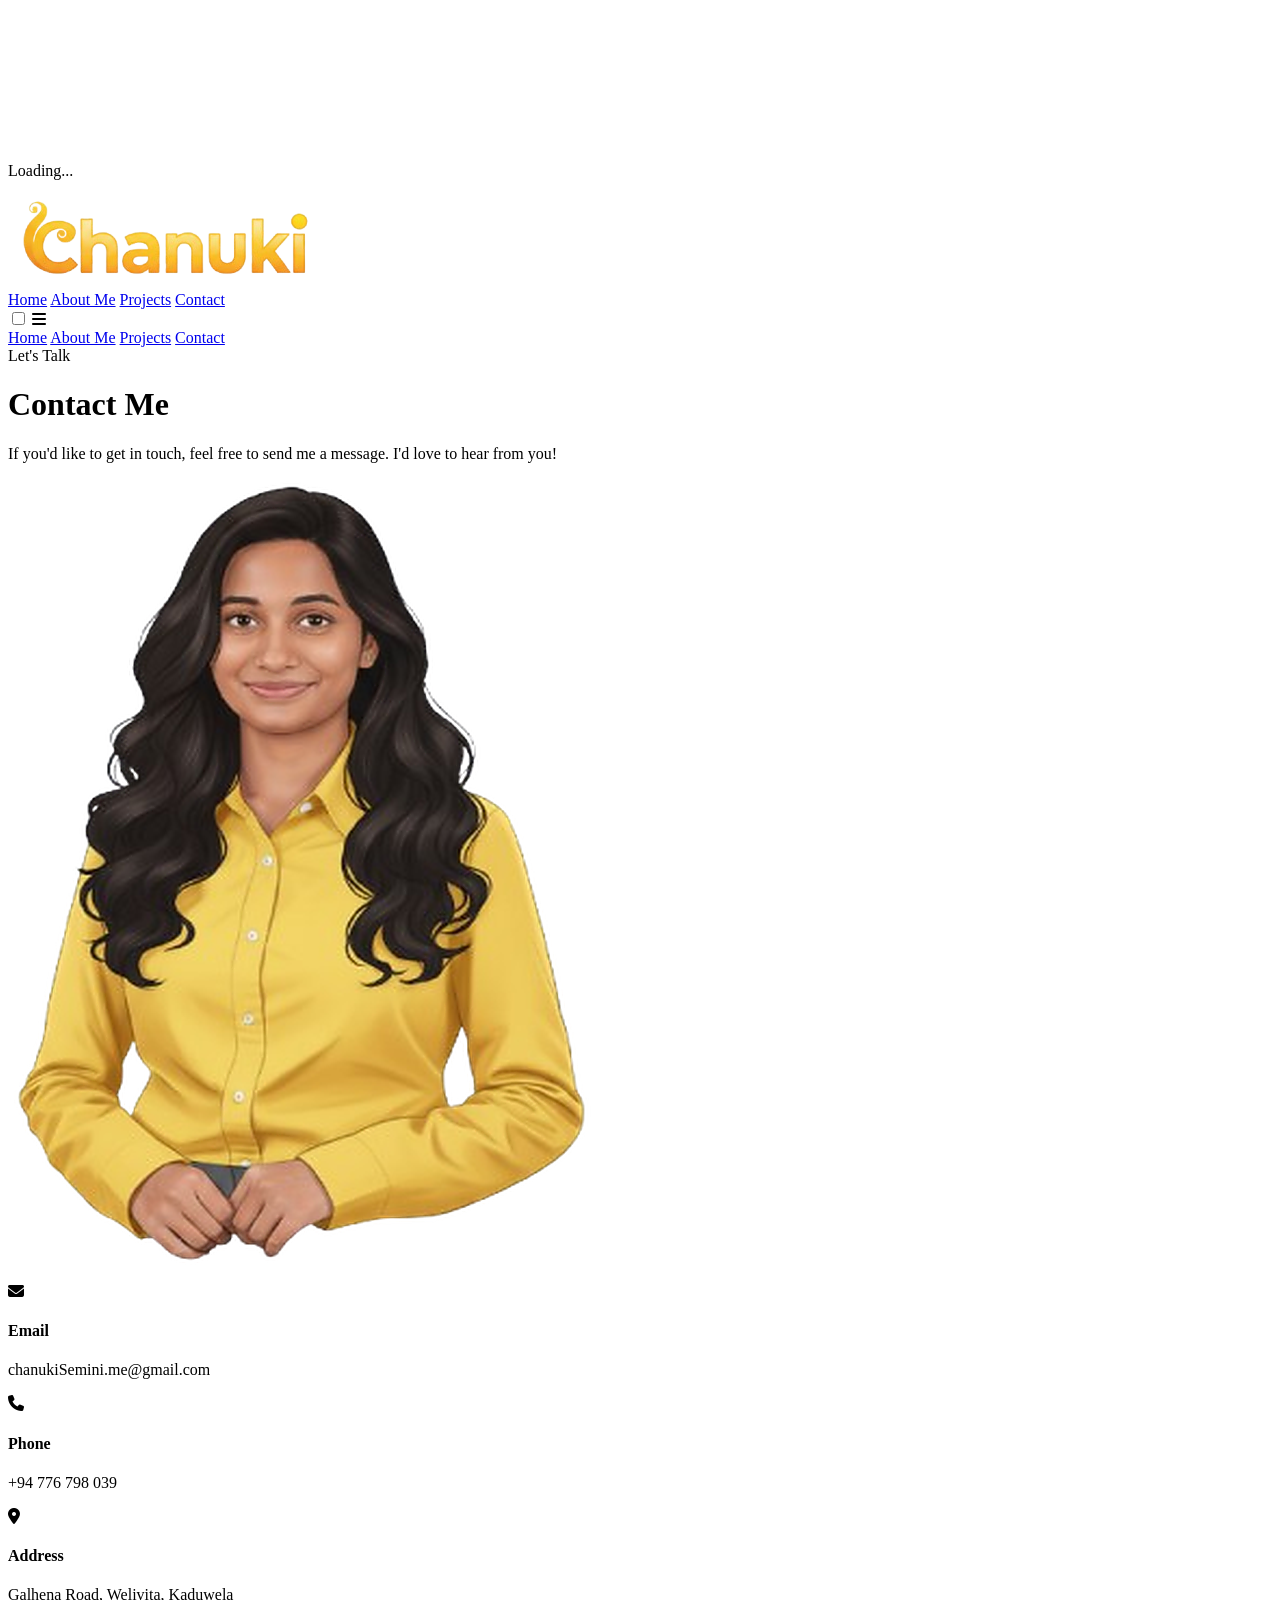
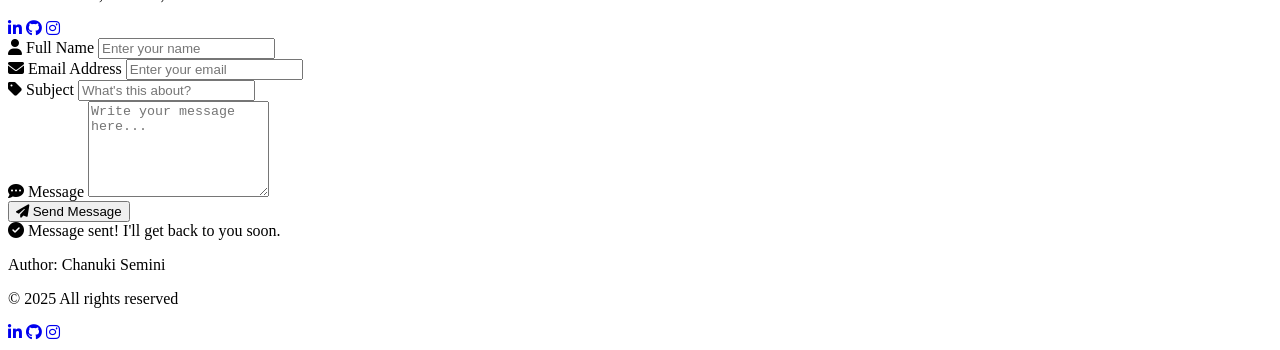
==== contact.html @ da854e03 "Add Contact html file" ====
<!DOCTYPE html>
<html lang="en">
<head>
  <meta charset="UTF-8">
  <meta name="viewport" content="width=device-width, initial-scale=1.0">
  <title>Contact — Chanuki Hettiarachchi</title>
  <link rel="stylesheet" href="https://cdnjs.cloudflare.com/ajax/libs/font-awesome/6.5.0/css/all.min.css">
  <link rel="stylesheet" href="https://fonts.googleapis.com/css2?family=DM+Sans:ital,opsz,wght@0,9..40,300;0,9..40,400;0,9..40,500;0,9..40,600;0,9..40,700;1,9..40,400&family=Playfair+Display:ital,wght@0,600;0,700;0,800;1,700&display=swap">
  <link rel="stylesheet" href="styles.css">
</head>
<body>

<canvas id="particles-canvas"></canvas>
<div class="loader" id="loader"><div class="loader-ring"></div><span class="loader-text">Loading...</span></div>
<div class="cursor-glow" id="cursorGlow"></div>

<header id="header">
  <a href="main.html"><img src="photos/logo.png" class="logo" alt="logo"></a>
  <nav>
    <div class="links">
      <a href="main.html"     class="nav-link">Home</a>
      <a href="AboutMe.html"  class="nav-link">About Me</a>
      <a href="projects.html" class="nav-link">Projects</a>
      <a href="contact.html"  class="nav-link active">Contact</a>
    </div>
    <input type="checkbox" id="menu-toggle">
    <label for="menu-toggle" class="menu-icon"><i class="fas fa-bars"></i></label>
    <div class="dropdown">
      <a href="main.html">Home</a>
      <a href="AboutMe.html">About Me</a>
      <a href="projects.html">Projects</a>
      <a href="contact.html">Contact</a>
    </div>
  </nav>
</header>

<div class="Contact-page">

  <div class="contact-hero rv-up">
    <div class="eyebrow">Let's Talk</div>
    <h1 class="section-heading">Contact <span class="gradient-text">Me</span></h1>
    <p>If you'd like to get in touch, feel free to send me a message. I'd love to hear from you!</p>
  </div>

  <div class="contact-grid">

    <!-- sidebar -->
    <aside class="contact-sidebar rv-left">
      <div class="contact-photo">
        <img src="photos/my-photo.png" alt="Chanuki Hettiarachchi">
      </div>
      <div class="cinfo-row">
        <div class="cinfo-icon"><i class="fas fa-envelope"></i></div>
        <div class="cinfo-text"><h4>Email</h4><p>chanukiSemini.me@gmail.com</p></div>
      </div>
      <div class="cinfo-row">
        <div class="cinfo-icon"><i class="fas fa-phone"></i></div>
        <div class="cinfo-text"><h4>Phone</h4><p>+94 776 798 039</p></div>
      </div>
      <div class="cinfo-row">
        <div class="cinfo-icon"><i class="fas fa-map-marker-alt"></i></div>
        <div class="cinfo-text"><h4>Address</h4><p>Galhena Road, Welivita, Kaduwela</p></div>
      </div>
      <div class="contact-socials">
        <a href="#" class="social-btn"><i class="fab fa-linkedin-in"></i></a>
        <a href="#" class="social-btn"><i class="fab fa-github"></i></a>
        <a href="#" class="social-btn"><i class="fab fa-instagram"></i></a>
      </div>
    </aside>

    <!-- form -->
    <div class="contact-form-wrap rv-right">
      <form class="cform" id="contactForm">
        <div class="field">
          <label for="name"><i class="fas fa-user"></i> Full Name</label>
          <input type="text" id="name" name="name" placeholder="Enter your name" required>
        </div>
        <div class="field">
          <label for="email"><i class="fas fa-envelope"></i> Email Address</label>
          <input type="email" id="email" name="email" placeholder="Enter your email" required>
        </div>
        <div class="field">
          <label for="subject"><i class="fas fa-tag"></i> Subject</label>
          <input type="text" id="subject" name="subject" placeholder="What's this about?" required>
        </div>
        <div class="field">
          <label for="message"><i class="fas fa-comment-dots"></i> Message</label>
          <textarea id="message" name="message" rows="6" placeholder="Write your message here..." required></textarea>
        </div>
        <button type="submit" class="btn btn-gold send-btn"><i class="fas fa-paper-plane"></i> Send Message</button>
        <div class="form-success" id="formSuccess">
          <i class="fas fa-check-circle"></i> Message sent! I'll get back to you soon.
        </div>
      </form>
    </div>

  </div>
</div>

<footer>
  <div class="footer-inner">
    <p>Author: <span>Chanuki Semini</span></p>
    <p>&copy; 2025 All rights reserved</p>
    <div class="footer-socials">
      <a href="www.linkedin.com/in/chanuki-semini" class="social-btn"><i class="fab fa-linkedin-in"></i></a>
      <a href="https://github.com/ChanukiSemini" class="social-btn"><i class="fab fa-github"></i></a>
      <a href="https://www.instagram.com/_.chanu_04._?igsh=ZmQ0YnA2ODhsZDVt&utm_source=qr" class="social-btn"><i class="fab fa-instagram"></i></a>
    </div>
  </div>
</footer>

<script src="script.js"></script>
<script>
document.getElementById('contactForm').addEventListener('submit',function(e){
  e.preventDefault();
  const s=document.getElementById('formSuccess');
  s.style.display='flex'; this.reset();
  setTimeout(()=>s.style.display='none',5000);
});
</script>
</body>
</html>
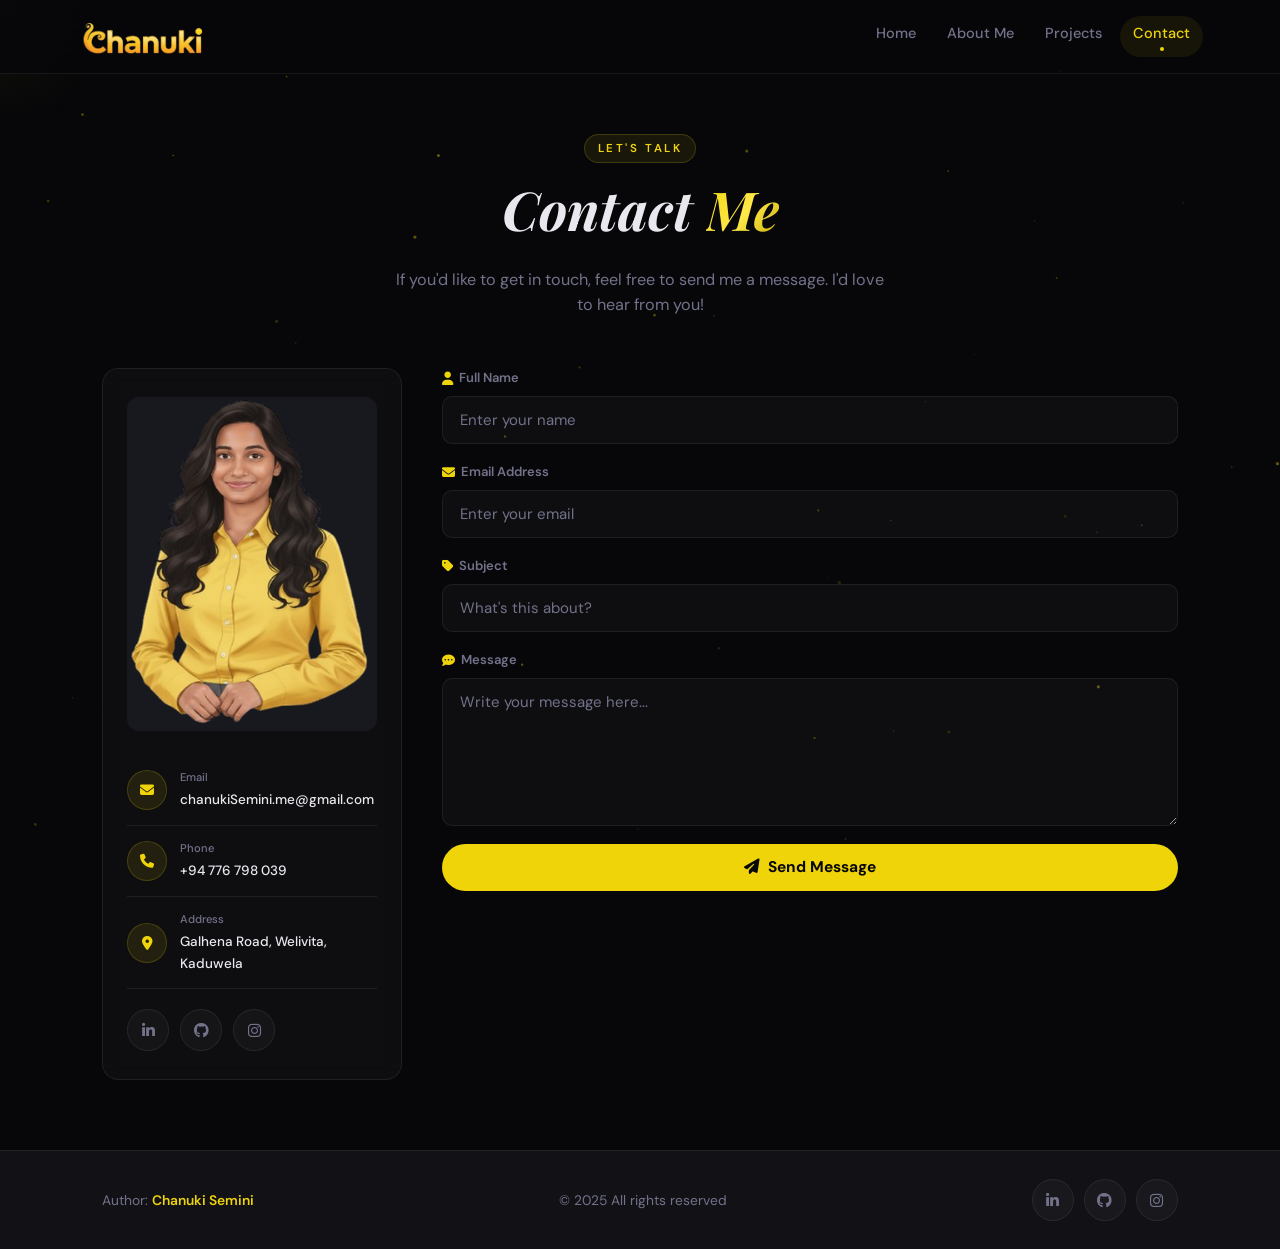
==== commit d90f9f52: "Change main to index.html" ====
--- a/contact.html
+++ b/contact.html
@@ -15,10 +15,10 @@
 <div class="cursor-glow" id="cursorGlow"></div>
 
 <header id="header">
-  <a href="main.html"><img src="photos/logo.png" class="logo" alt="logo"></a>
+  <a href="index.html"><img src="photos/logo.png" class="logo" alt="logo"></a>
   <nav>
     <div class="links">
-      <a href="main.html"     class="nav-link">Home</a>
+      <a href="index.html"     class="nav-link">Home</a>
       <a href="AboutMe.html"  class="nav-link">About Me</a>
       <a href="projects.html" class="nav-link">Projects</a>
       <a href="contact.html"  class="nav-link active">Contact</a>
@@ -26,7 +26,7 @@
     <input type="checkbox" id="menu-toggle">
     <label for="menu-toggle" class="menu-icon"><i class="fas fa-bars"></i></label>
     <div class="dropdown">
-      <a href="main.html">Home</a>
+      <a href="index.html">Home</a>
       <a href="AboutMe.html">About Me</a>
       <a href="projects.html">Projects</a>
       <a href="contact.html">Contact</a>
@@ -62,9 +62,9 @@
         <div class="cinfo-text"><h4>Address</h4><p>Galhena Road, Welivita, Kaduwela</p></div>
       </div>
       <div class="contact-socials">
-        <a href="#" class="social-btn"><i class="fab fa-linkedin-in"></i></a>
-        <a href="#" class="social-btn"><i class="fab fa-github"></i></a>
-        <a href="#" class="social-btn"><i class="fab fa-instagram"></i></a>
+        <a href="www.linkedin.com/in/chanuki-semini" class="social-btn"><i class="fab fa-linkedin-in"></i></a>
+        <a href="https://github.com/ChanukiSemini" class="social-btn"><i class="fab fa-github"></i></a>
+        <a href="https://www.instagram.com/_.chanu_04._?igsh=ZmQ0YnA2ODhsZDVt&utm_source=qr" class="social-btn"><i class="fab fa-instagram"></i></a>
       </div>
     </aside>
 
--- a/styles.css
+++ b/styles.css
@@ -0,0 +1,765 @@
+/* ================================================================
+   CHANUKI PORTFOLIO — styles.css v3
+   Fonts : Playfair Display (headings) + DM Sans (body)
+   Theme : Dark space, gold accent, glass cards
+   Fixed : all image sizing, overlaps, layout bugs
+   ================================================================ */
+
+@import url('https://fonts.googleapis.com/css2?family=DM+Sans:ital,opsz,wght@0,9..40,300;0,9..40,400;0,9..40,500;0,9..40,600;0,9..40,700;1,9..40,400&family=Playfair+Display:ital,wght@0,600;0,700;0,800;1,700&display=swap');
+
+/* ── tokens ── */
+:root {
+  --gold:        #EFD40A;
+  --gold-lt:     #FFE84A;
+  --gold-dk:     #C5A800;
+  --bg:          #07070a;
+  --surface:     #111116;
+  --surface2:    #18181f;
+  --border:      rgba(255,255,255,0.07);
+  --glass:       rgba(255,255,255,0.03);
+  --text:        #e8e8ee;
+  --muted:       #72728a;
+  --r:           16px;
+  --r-sm:        10px;
+  --ease:        0.35s cubic-bezier(.4,0,.2,1);
+  --glow:        0 0 40px rgba(239,212,10,.2);
+  --hh:          74px;               /* header height */
+}
+
+/* ── reset ── */
+*, *::before, *::after { margin:0; padding:0; box-sizing:border-box; }
+a { text-decoration:none; }
+ul { list-style:none; }
+img { display:block; max-width:100%; }
+html { font-size:62.5%; scroll-behavior:smooth; }
+body {
+  font-family:'DM Sans', sans-serif;
+  background:var(--bg);
+  color:var(--text);
+  overflow-x:hidden;
+  line-height:1.6;
+}
+
+/* ── particle canvas ── */
+#particles-canvas {
+  position:fixed; inset:0;
+  pointer-events:none; z-index:0;
+}
+
+/* ── loader ── */
+.loader {
+  position:fixed; inset:0;
+  background:var(--bg);
+  display:flex; flex-direction:column;
+  align-items:center; justify-content:center;
+  z-index:9000;
+  transition:opacity .5s, visibility .5s;
+}
+.loader.hidden { opacity:0; visibility:hidden; pointer-events:none; }
+.loader-ring {
+  width:52px; height:52px;
+  border:3px solid var(--surface2);
+  border-top-color:var(--gold);
+  border-radius:50%;
+  animation:spin .85s linear infinite;
+}
+.loader-text { margin-top:1.4rem; font-size:1.3rem; color:var(--muted); letter-spacing:.18em; }
+@keyframes spin { to { transform:rotate(360deg); } }
+
+/* ── cursor glow ── */
+.cursor-glow {
+  width:260px; height:260px;
+  background:radial-gradient(circle, rgba(239,212,10,.06) 0%, transparent 70%);
+  border-radius:50%;
+  position:fixed; pointer-events:none;
+  transform:translate(-50%,-50%);
+  z-index:1;
+}
+
+/* ================================================================
+   HEADER
+   ================================================================ */
+header {
+  position:fixed; top:0; left:0; right:0;
+  height:var(--hh);
+  padding:0 6%;
+  display:flex; align-items:center; justify-content:space-between;
+  background:rgba(7,7,10,.82);
+  backdrop-filter:blur(20px);
+  -webkit-backdrop-filter:blur(20px);
+  border-bottom:1px solid var(--border);
+  z-index:800;
+  transition:background var(--ease);
+}
+header.scrolled { background:rgba(7,7,10,.97); box-shadow:0 4px 28px rgba(0,0,0,.5); }
+
+.logo { width:130px; height:auto; transition:transform var(--ease); }
+.logo:hover { transform:scale(1.04); }
+
+.links { display:flex; gap:.5rem; }
+.nav-link {
+  font-size:1.45rem; font-weight:500;
+  color:var(--muted);
+  padding:.55rem 1.3rem; border-radius:50px;
+  transition:color var(--ease), background var(--ease);
+}
+.nav-link:hover, .nav-link.active { color:var(--gold); background:rgba(239,212,10,.07); }
+.nav-link.active::after {
+  content:''; display:block;
+  width:4px; height:4px;
+  background:var(--gold); border-radius:50%;
+  margin:.2rem auto 0;
+}
+
+/* mobile menu */
+#menu-toggle { display:none; }
+.menu-icon { display:none; font-size:2.2rem; color:var(--text); cursor:pointer; padding:.7rem; }
+.dropdown {
+  position:fixed; top:var(--hh); left:0; right:0;
+  background:rgba(7,7,10,.97);
+  backdrop-filter:blur(20px);
+  border-bottom:1px solid var(--border);
+  transform:translateY(-110%); opacity:0;
+  transition:transform .38s var(--ease), opacity .38s;
+  z-index:799; pointer-events:none;
+}
+.dropdown a {
+  display:block; padding:1.7rem 6%;
+  font-size:1.7rem; font-weight:500; color:var(--text);
+  border-bottom:1px solid var(--border);
+  transition:color var(--ease), padding-left var(--ease);
+}
+.dropdown a:hover { color:var(--gold); padding-left:8%; }
+#menu-toggle:checked ~ .dropdown { transform:translateY(0); opacity:1; pointer-events:auto; }
+
+/* ================================================================
+   SHARED HELPERS
+   ================================================================ */
+section, .home, .aboutme-page, .project-page, .Contact-page { position:relative; z-index:2; }
+
+.section-heading {
+  font-family:'Playfair Display', serif;
+  font-size:clamp(3.2rem, 4.2vw, 5.4rem);
+  font-weight:700; font-style:italic;
+  line-height:1.1; margin-bottom:2.8rem;
+}
+.gradient-text {
+  background:linear-gradient(130deg, var(--gold) 0%, var(--gold-lt) 55%, var(--gold-dk) 100%);
+  -webkit-background-clip:text; background-clip:text;
+  -webkit-text-fill-color:transparent;
+}
+.eyebrow {
+  display:inline-block;
+  font-size:1.15rem; font-weight:600;
+  letter-spacing:.22em; text-transform:uppercase;
+  color:var(--gold);
+  background:rgba(239,212,10,.08);
+  border:1px solid rgba(239,212,10,.18);
+  padding:.45rem 1.3rem; border-radius:50px;
+  margin-bottom:1.6rem;
+}
+
+/* buttons */
+.btn {
+  display:inline-flex; align-items:center; gap:.8rem;
+  padding:1.2rem 2.6rem;
+  font-family:'DM Sans', sans-serif;
+  font-size:1.5rem; font-weight:700;
+  border-radius:50px; border:none; cursor:pointer;
+  transition:transform var(--ease), box-shadow var(--ease), background var(--ease), color var(--ease);
+}
+.btn-gold { background:var(--gold); color:var(--bg); }
+.btn-gold:hover { background:var(--gold-lt); transform:translateY(-3px); box-shadow:var(--glow); }
+.btn-outline { background:transparent; color:var(--gold); border:2px solid var(--gold); }
+.btn-outline:hover { background:var(--gold); color:var(--bg); transform:translateY(-3px); box-shadow:var(--glow); }
+
+/* social icon buttons */
+.social-btn {
+  display:flex; align-items:center; justify-content:center;
+  width:42px; height:42px; border-radius:50%;
+  background:var(--glass); border:1px solid var(--border);
+  color:var(--muted); font-size:1.5rem;
+  transition:color var(--ease), background var(--ease), border-color var(--ease), transform var(--ease);
+}
+.social-btn:hover {
+  color:var(--gold); background:rgba(239,212,10,.08);
+  border-color:rgba(239,212,10,.32); transform:translateY(-4px);
+}
+
+/* reveal animations */
+.rv-up, .rv-left, .rv-right { opacity:0; transition:opacity .7s ease, transform .7s ease; }
+.rv-up    { transform:translateY(38px); }
+.rv-left  { transform:translateX(-46px); }
+.rv-right { transform:translateX(46px); }
+.rv-up.in, .rv-left.in, .rv-right.in { opacity:1; transform:none; }
+
+/* ================================================================
+   HOME PAGE
+   ================================================================ */
+.home {
+  min-height:100vh;
+  padding:calc(var(--hh) + 7rem) 8% 7rem;
+  display:flex; align-items:center;
+  justify-content:space-between; gap:5rem;
+  background:
+    radial-gradient(ellipse 65% 55% at 72% 48%, rgba(239,212,10,.045) 0%, transparent 65%),
+    linear-gradient(180deg, #07070a 0%, #111116 100%);
+}
+
+/* ── left text ── */
+.home-content { flex:1; min-width:0; max-width:560px; }
+.greeting-badge {
+  display:inline-flex; align-items:center; gap:.6rem;
+  font-size:1.35rem; color:var(--muted);
+  background:var(--glass); border:1px solid var(--border);
+  padding:.55rem 1.4rem; border-radius:50px; margin-bottom:2rem;
+}
+.home-content h1 {
+  font-family:'Playfair Display', serif;
+  font-size:clamp(4rem, 6vw, 8rem);
+  font-weight:800; font-style:italic; line-height:1.05;
+  margin-bottom:.8rem;
+}
+.typed-wrapper {
+  font-size:clamp(1.8rem, 2.8vw, 3.4rem);
+  font-weight:500; color:var(--muted);
+  margin-bottom:2rem;
+  display:flex; align-items:center; gap:.5rem; min-height:4.5rem;
+}
+.typed-text { color:var(--gold); font-weight:600; }
+.cursor-blink { color:var(--gold); animation:blink .8s step-end infinite; }
+@keyframes blink { 0%,100%{opacity:1} 50%{opacity:0} }
+.home-content > p { font-size:1.62rem; line-height:1.85; color:var(--muted); max-width:500px; }
+
+.home-socials { display:flex; gap:1.1rem; margin-top:2.4rem; }
+.home-btns    { display:flex; gap:1.5rem; flex-wrap:wrap; margin-top:2.6rem; }
+
+/* ── profile photo ── */
+.photo-wrap {
+  flex-shrink:0;
+  /* fixed square so image never distorts */
+  width:clamp(240px, 24vw, 350px);
+  height:clamp(240px, 24vw, 350px);
+  position:relative;
+  display:flex; align-items:center; justify-content:center;
+}
+/* spinning dashed rings */
+.ring {
+  position:absolute; inset:0;
+  border-radius:50%;
+  border:2px dashed rgba(239,212,10,.16);
+  animation:spin 22s linear infinite;
+}
+.ring:nth-child(2) { inset:-14px; animation-duration:16s; animation-direction:reverse; }
+
+.my-photo {
+  /* fill the circle perfectly */
+  width:100%; height:100%;
+  border-radius:50%;
+  object-fit:cover;
+  object-position:top center;   /* keep face visible */
+  border:3px solid rgba(239,212,10,.25);
+  box-shadow:0 0 55px rgba(239,212,10,.12);
+  position:relative; z-index:2;
+  transition:box-shadow var(--ease);
+}
+.my-photo:hover { box-shadow:0 0 80px rgba(239,212,10,.26); }
+
+
+
+
+/* floating tech badges */
+.fbadge {
+  position: absolute; z-index: 3;
+  display: flex; align-items: center; gap: .45rem;
+  padding: .48rem 1.1rem; border-radius: 50px;
+  background: rgba(8,8,12,.92);
+  border: 1px solid rgba(239,212,10,.26);
+  color: var(--gold); font-size: 1.1rem; font-weight: 600;
+  backdrop-filter: blur(8px);
+  box-shadow: 0 4px 18px rgba(0,0,0,.45);
+  white-space: nowrap;
+  /* anchor point is badge centre */
+  transform: translate(-50%, -50%);
+}
+
+/* HTML — 0° */
+.fbadge-1 { left: 50%;    top: -15%;   animation: float-center 3s ease-in-out infinite 0s;   }
+
+/* CSS — 51° */
+.fbadge-2 { left: 115%;   top: 25%;    animation: float 3s ease-in-out infinite 0.43s;  }
+
+/* JS — 103° */
+.fbadge-3 { left: 120%;   top: 60%;    animation: float 3s ease-in-out infinite 0.86s;  }
+
+/* GitHub — 154° */
+.fbadge-4 { left: 100%;   top: 100%;   animation: float 3s ease-in-out infinite 1.29s;  }
+
+/* React — 206° */
+.fbadge-5 { left: 12%;    top: 110%;   animation: float 3s ease-in-out infinite 1.72s;  }
+
+/* Python — 257° */
+.fbadge-6 { left: -20%;   top: 60%;    animation: float 3s ease-in-out infinite 2.15s;  }
+
+/* Figma — 309° */
+.fbadge-7 { left: -15%;   top: 14%;    animation: float 3s ease-in-out infinite 2.58s;  }
+
+/* float for side badges */
+@keyframes float {
+  0%, 100% { transform: translate(-50%, -50%) translateY(0);    }
+  50%       { transform: translate(-50%, -50%) translateY(-8px); }
+}
+
+/* float for top badge (HTML) — keeps horizontal centering */
+@keyframes float-center {
+  0%, 100% { transform: translate(-50%, -50%) translateY(0);    }
+  50%       { transform: translate(-50%, -50%) translateY(-8px); }
+}
+
+/* hide on smaller screens */
+@media (max-width: 1100px) {
+  .fbadge { display: none; }
+}
+
+/* ── stats bar ── */
+.stats-bar {
+  position:relative; z-index:2;
+  display:grid; grid-template-columns:repeat(4,1fr); gap:1.6rem;
+  padding:4rem 8%;
+  background:var(--surface);
+  border-top:1px solid var(--border); border-bottom:1px solid var(--border);
+}
+.stat-card {
+  text-align:center; padding:2.8rem 1.5rem;
+  background:var(--glass); border:1px solid var(--border); border-radius:var(--r);
+  transition:border-color var(--ease), transform var(--ease);
+}
+.stat-card:hover { border-color:rgba(239,212,10,.26); transform:translateY(-4px); }
+.stat-num {
+  display:block;
+  font-family:'Playfair Display', serif;
+  font-size:4.4rem; font-weight:700; color:var(--gold); line-height:1;
+}
+.stat-lbl { display:block; font-size:1.25rem; color:var(--muted); margin-top:.7rem; font-weight:500; }
+
+/* ================================================================
+   ABOUT PAGE
+   ================================================================ */
+.aboutme-page { padding-top:var(--hh); }
+
+/* ── about intro ── */
+.about-intro {
+  padding:7rem 8% 5rem;
+  background:radial-gradient(ellipse 55% 45% at 28% 42%, rgba(239,212,10,.04) 0%, transparent 68%);
+}
+.about-grid {
+  display:grid;
+  grid-template-columns:280px 1fr;
+  gap:5rem; align-items:start;
+  margin-top:2.5rem;
+}
+
+/* profile card (left column) */
+.profile-card {
+  background:var(--glass); border:1px solid var(--border);
+  border-radius:var(--r); padding:2.4rem;
+  backdrop-filter:blur(10px);
+  transition:border-color var(--ease);
+}
+.profile-card:hover { border-color:rgba(239,212,10,.2); }
+
+/* ── PROFILE PHOTO in card ──
+   Show the illustration centred, no circular crop,
+   extra width so the dress hem is visible               */
+.profile-photo-box {
+  width:100%;
+  aspect-ratio:3/4;             /* portrait proportions */
+  overflow:hidden;
+  border-radius:12px;
+  margin-bottom:2rem;
+  background:var(--surface2);  /* fallback bg */
+}
+.profile-photo-box img {
+  width:100%; height:100%;
+  object-fit:cover;
+  object-position:top center;
+  display:block;
+}
+
+.info-row {
+  display:flex; align-items:flex-start; gap:1.1rem;
+  padding:1.1rem 0; border-bottom:1px solid var(--border);
+}
+.info-row:last-child { border-bottom:none; }
+.info-row i { font-size:1.4rem; color:var(--gold); margin-top:.2rem; flex-shrink:0; }
+.info-row h4 { font-size:1.1rem; color:var(--muted); font-weight:500; margin-bottom:.2rem; }
+.info-row p  { font-size:1.3rem; color:var(--text); font-weight:500; }
+
+/* intro text (right column) */
+.about-text h3 {
+  font-family:'Playfair Display', serif;
+  font-size:2.8rem; font-weight:700; font-style:italic;
+  margin-bottom:1.8rem;
+}
+.about-text p { font-size:1.58rem; line-height:1.9; color:var(--muted); margin-bottom:1.4rem; }
+
+/* ── timeline ── */
+.edu-section { padding:6rem 8%; background:var(--surface); }
+.timeline {
+  position:relative; max-width:760px; margin:0 auto; padding:2rem 0;
+}
+.timeline::before {
+  content:''; position:absolute;
+  left:50%; top:0; bottom:0; width:2px;
+  background:linear-gradient(to bottom,transparent,rgba(239,212,10,.28) 10%,rgba(239,212,10,.28) 90%,transparent);
+  transform:translateX(-50%);
+}
+.tl-item {
+  display:flex; justify-content:flex-end;
+  padding-right:calc(50% + 36px); padding-bottom:3.5rem;
+  position:relative;
+}
+.tl-item.right { justify-content:flex-start; padding-right:0; padding-left:calc(50% + 36px); }
+.tl-dot {
+  position:absolute; left:50%; top:1.4rem;
+  width:14px; height:14px; background:var(--gold); border-radius:50%;
+  transform:translateX(-50%);
+  box-shadow:0 0 16px rgba(239,212,10,.5); z-index:2;
+}
+.tl-card {
+  background:var(--glass); border:1px solid var(--border);
+  border-radius:var(--r-sm); padding:1.8rem 2.2rem; max-width:300px;
+  transition:border-color var(--ease), transform var(--ease);
+}
+.tl-card:hover { border-color:rgba(239,212,10,.26); transform:translateY(-4px); }
+.tl-year { font-size:1.15rem; font-weight:600; color:var(--gold); display:block; margin-bottom:.6rem; }
+.tl-card h3 { font-size:1.58rem; font-weight:700; margin-bottom:.5rem; }
+.tl-inst { font-size:1.32rem; color:var(--muted); }
+.tl-sub  { font-size:1.15rem; color:rgba(239,212,10,.65); margin-top:.35rem; }
+
+/* ── skills + interests ── */
+.skills-interests {
+  display:grid; grid-template-columns:1fr 1fr;
+  gap:5rem; padding:6rem 8%;
+}
+
+/* skills */
+.skill-list { display:flex; flex-direction:column; gap:1.9rem; margin-top:1rem; }
+.skill-header {
+  display:flex; justify-content:space-between; align-items:center;
+  margin-bottom:.7rem; font-size:1.4rem; font-weight:600;
+}
+.skill-header i { color:var(--gold); margin-right:.5rem; }
+.skill-pct { color:var(--gold); }
+.skill-bar { height:6px; background:var(--surface2); border-radius:50px; overflow:hidden; }
+.skill-fill {
+  height:100%; width:0;
+  background:linear-gradient(90deg, var(--gold-dk), var(--gold), var(--gold-lt));
+  border-radius:50px;
+  transition:width 1.3s cubic-bezier(.4,0,.2,1);
+}
+
+/* interest cards — image fills left column cleanly */
+.interest-list { display:flex; flex-direction:column; gap:1.8rem; margin-top:1rem; }
+
+.int-card {
+  display:grid;
+  grid-template-columns:150px 1fr;   /* fixed image column */
+  min-height:130px;
+  background:var(--glass); border:1px solid var(--border);
+  border-radius:var(--r); overflow:hidden;
+  transition:border-color var(--ease), transform var(--ease);
+}
+.int-card:hover { border-color:rgba(239,212,10,.26); transform:translateX(5px); }
+
+.int-img {
+  position:relative;
+  width:150px;                        /* match grid column */
+  /* height stretches to card height automatically */
+  overflow:hidden; flex-shrink:0;
+}
+.int-img img {
+  position:absolute; inset:0;
+  width:100%; height:100%;
+  object-fit:cover;
+  object-position:center center;
+  transition:transform .5s ease;
+}
+.int-card:hover .int-img img { transform:scale(1.07); }
+
+.int-overlay {
+  position:absolute; inset:0;
+  background:rgba(239,212,10,.82);
+  display:flex; align-items:center; justify-content:center;
+  font-size:2.1rem; color:var(--bg);
+  opacity:0; transition:opacity var(--ease);
+}
+.int-card:hover .int-overlay { opacity:1; }
+
+.int-body {
+  padding:1.6rem 1.8rem;
+  display:flex; flex-direction:column; justify-content:center;
+}
+.int-body h3 { font-size:1.65rem; font-weight:700; margin-bottom:.55rem; }
+.int-body p  { font-size:1.32rem; color:var(--muted); line-height:1.72; }
+
+/* ================================================================
+   PROJECTS PAGE
+   ================================================================ */
+.project-page {
+  padding-top:calc(var(--hh) + 6rem);
+  padding-bottom:7rem;
+}
+.proj-intro {
+  padding:0 8% 5rem; text-align:center; max-width:660px; margin:0 auto;
+}
+.proj-intro p { font-size:1.62rem; color:var(--muted); line-height:1.8; margin-top:1rem; }
+
+.proj-list { display:flex; flex-direction:column; gap:3.5rem; padding:0 8%; }
+
+.proj-card {
+  display:grid;
+  grid-template-columns:1fr 1fr;     /* equal columns, no flex weirdness */
+  background:var(--glass); border:1px solid var(--border);
+  border-radius:var(--r); overflow:hidden;
+  transition:border-color var(--ease), transform var(--ease), box-shadow var(--ease);
+}
+.proj-card:hover {
+  border-color:rgba(239,212,10,.26); transform:translateY(-6px);
+  box-shadow:0 20px 55px rgba(0,0,0,.4), var(--glow);
+}
+/* Alternate: flip image to right on even cards */
+.proj-card:nth-child(even) .proj-img  { order:2; }
+.proj-card:nth-child(even) .proj-info { order:1; }
+
+/* image side */
+.proj-img {
+  position:relative; overflow:hidden;
+  aspect-ratio:16/10;               /* consistent height ratio */
+}
+.proj-img img {
+  width:100%; height:100%;
+  object-fit:cover;
+  object-position:top center;
+  transition:transform .5s ease;
+  display:block;
+}
+.proj-card:hover .proj-img img { transform:scale(1.05); }
+
+.proj-overlay {
+  position:absolute; inset:0;
+  background:rgba(0,0,0,.62);
+  display:flex; align-items:center; justify-content:center;
+  opacity:0; transition:opacity var(--ease);
+}
+.proj-card:hover .proj-overlay { opacity:1; }
+.overlay-link {
+  display:inline-flex; align-items:center; gap:.7rem;
+  padding:.9rem 2.2rem; background:var(--gold); color:var(--bg);
+  font-size:1.4rem; font-weight:700; border-radius:50px;
+  transition:transform var(--ease);
+}
+.overlay-link:hover { transform:scale(1.05); }
+
+/* info side */
+.proj-info {
+  padding:3.2rem;
+  display:flex; flex-direction:column; justify-content:center;
+}
+.proj-tags { display:flex; gap:.9rem; flex-wrap:wrap; margin-bottom:1.4rem; }
+.tag {
+  font-size:1.1rem; font-weight:600; letter-spacing:.03em;
+  padding:.38rem 1.1rem; border-radius:50px;
+  background:rgba(239,212,10,.08);
+  border:1px solid rgba(239,212,10,.18); color:var(--gold);
+}
+.proj-info h2 {
+  font-family:'Playfair Display', serif;
+  font-size:2.3rem; font-weight:700; font-style:italic;
+  margin-bottom:1.4rem;
+}
+.proj-ul { margin-bottom:2.4rem; }
+.proj-ul li {
+  font-size:1.38rem; color:var(--muted);
+  line-height:1.75; padding:.45rem 0 .45rem 1.6rem; position:relative;
+}
+.proj-ul li::before { content:'▸'; position:absolute; left:0; color:var(--gold); }
+
+/* ================================================================
+   CONTACT PAGE
+   ================================================================ */
+.Contact-page {
+  padding-top:calc(var(--hh) + 6rem);
+  padding-bottom:7rem;
+}
+.contact-hero { text-align:center; padding:0 8% 5rem; }
+.contact-hero p { font-size:1.62rem; color:var(--muted); max-width:500px; margin:0 auto; }
+
+.contact-grid {
+  display:grid;
+  grid-template-columns:300px 1fr;   /* fixed sidebar + form */
+  gap:4rem; padding:0 8%; align-items:start;
+}
+
+/* sidebar */
+.contact-sidebar {
+  background:var(--glass); border:1px solid var(--border);
+  border-radius:var(--r); padding:2.8rem 2.4rem;
+  backdrop-filter:blur(10px);
+}
+
+/* ── contact page photo ──
+   Portrait crop, sensible height, no overflow             */
+.contact-photo {
+  width:100%;
+  aspect-ratio:3/4;
+  overflow:hidden;
+  border-radius:12px;
+  margin-bottom:2.4rem;
+  background:var(--surface2);
+}
+.contact-photo img {
+  width:100%; height:100%;
+  object-fit:cover;
+  object-position:top center;
+  display:block;
+}
+
+.cinfo-row {
+  display:flex; align-items:center; gap:1.3rem;
+  padding:1.4rem 0; border-bottom:1px solid var(--border);
+}
+.cinfo-row:last-of-type { border-bottom:none; }
+.cinfo-icon {
+  width:40px; height:40px; border-radius:50%; flex-shrink:0;
+  background:rgba(239,212,10,.09); border:1px solid rgba(239,212,10,.18);
+  display:flex; align-items:center; justify-content:center;
+  color:var(--gold); font-size:1.4rem;
+}
+.cinfo-text h4 { font-size:1.12rem; color:var(--muted); font-weight:500; margin-bottom:.25rem; }
+.cinfo-text p  { font-size:1.35rem; color:var(--text); font-weight:500; }
+
+.contact-socials { display:flex; gap:1.1rem; margin-top:2rem; }
+
+/* form */
+.contact-form-wrap { }
+.cform { display:flex; flex-direction:column; gap:1.8rem; }
+.field { display:flex; flex-direction:column; gap:.7rem; }
+.field label {
+  font-size:1.3rem; font-weight:600; color:var(--muted);
+  display:flex; align-items:center; gap:.55rem;
+}
+.field label i { color:var(--gold); }
+.field input,
+.field textarea {
+  width:100%; padding:1.3rem 1.7rem;
+  background:var(--glass); border:1px solid var(--border);
+  border-radius:var(--r-sm);
+  color:var(--text); font-size:1.5rem; font-family:'DM Sans',sans-serif;
+  transition:border-color var(--ease), box-shadow var(--ease), background var(--ease);
+}
+.field input:focus,
+.field textarea:focus {
+  border-color:rgba(239,212,10,.45);
+  box-shadow:0 0 0 3px rgba(239,212,10,.07);
+  outline:none; background:rgba(239,212,10,.025);
+}
+.field input::placeholder,
+.field textarea::placeholder { color:var(--muted); }
+.field textarea { resize:vertical; min-height:140px; }
+.send-btn { width:100%; justify-content:center; font-size:1.55rem; padding:1.35rem; }
+
+.form-success {
+  display:none; align-items:center; gap:1rem;
+  padding:1.4rem 1.8rem; margin-top:.5rem;
+  background:rgba(16,185,129,.09); border:1px solid rgba(16,185,129,.26);
+  border-radius:var(--r-sm); color:#10b981;
+  font-size:1.38rem; font-weight:500;
+}
+.form-success i { font-size:1.9rem; }
+
+/* ================================================================
+   FOOTER
+   ================================================================ */
+footer {
+  position:relative; z-index:2;
+  background:var(--surface);
+  border-top:1px solid var(--border);
+  padding:2.8rem 8%;
+}
+.footer-inner {
+  display:flex; align-items:center;
+  justify-content:space-between; gap:2rem; flex-wrap:wrap;
+}
+footer p { font-size:1.38rem; color:var(--muted); }
+footer p span { color:var(--gold); font-weight:600; }
+.footer-socials { display:flex; gap:1rem; }
+
+/* ================================================================
+   RESPONSIVE
+   ================================================================ */
+@media (max-width:1100px) {
+  .home {
+    flex-direction:column; text-align:center;
+    padding-top:calc(var(--hh) + 4rem);
+  }
+  .home-content { max-width:100%; }
+  .home-content > p { margin:0 auto; }
+  .home-btns, .home-socials { justify-content:center; }
+  .photo-wrap { width:230px; height:230px; }
+  .fbadge-1, .fbadge-2, .fbadge-3 { display:none; }
+  .stats-bar { grid-template-columns:repeat(2,1fr); }
+  .about-grid { grid-template-columns:1fr; }
+  .profile-card { max-width:340px; }
+  .profile-photo-box { aspect-ratio:1/1; }  /* square on tablet */
+  .skills-interests { grid-template-columns:1fr; }
+  .proj-card { grid-template-columns:1fr; }
+  .proj-card:nth-child(even) .proj-img,
+  .proj-card:nth-child(even) .proj-info { order:unset; }
+  .proj-img { aspect-ratio:16/9; }
+  .contact-grid { grid-template-columns:1fr; }
+  .contact-sidebar { max-width:380px; }
+  .contact-photo { aspect-ratio:3/2; }      /* wider on tablet */
+}
+
+@media (max-width:768px) {
+  html { font-size:56%; }
+  header { padding:0 5%; }
+  .links { display:none; }
+  .menu-icon { display:block; }
+
+  /* flatten paddings */
+  .about-intro, .edu-section, .skills-interests,
+  .proj-list, .proj-intro, .project-page,
+  .Contact-page, .contact-hero, .contact-grid,
+  .stats-bar, footer { padding-left:5%; padding-right:5%; }
+
+  .home { padding-left:5%; padding-right:5%; }
+  .footer-inner { flex-direction:column; text-align:center; }
+  .footer-socials { justify-content:center; }
+
+  .int-card { grid-template-columns:1fr; }
+  .int-img { width:100%; height:180px; position:relative; }
+  .int-img img { position:absolute; }
+
+  .timeline::before { left:16px; }
+  .tl-item, .tl-item.right {
+    justify-content:flex-start;
+    padding-left:46px; padding-right:0;
+  }
+  .tl-dot { left:16px; }
+  .tl-card { max-width:100%; }
+}
+
+@media (max-width:480px) {
+  html { font-size:50%; }
+  .stat-num { font-size:3.6rem; }
+  .photo-wrap { width:190px; height:190px; }
+}
+
+@media (prefers-reduced-motion:reduce) {
+  *, *::before, *::after {
+    animation-duration:.01ms !important;
+    transition-duration:.01ms !important;
+  }
+}
